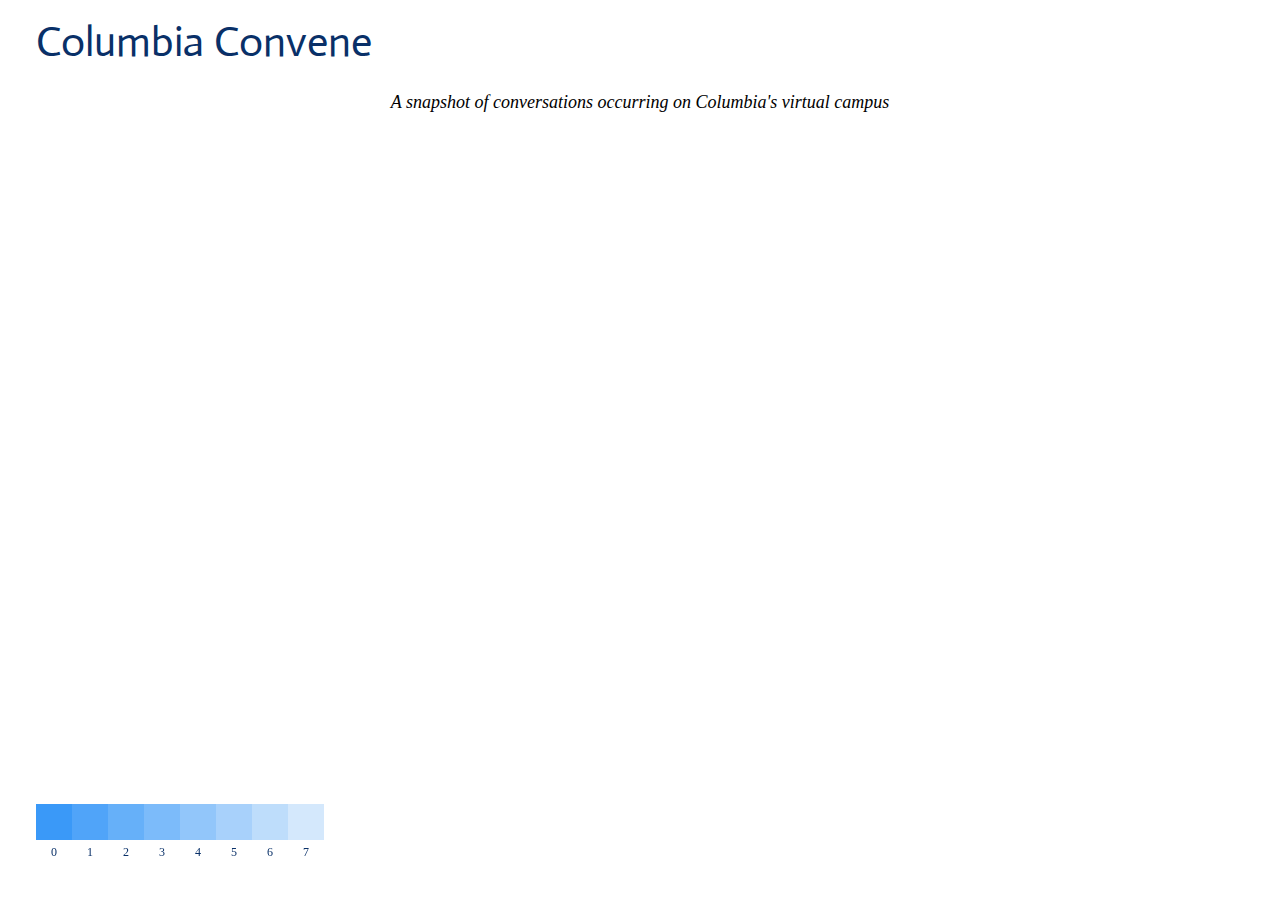
==== index.html @ 559e4791 "Re-organize file structure" ====
<html>
  <head>
    <title>Columbia Convene</title>
    <link rel="stylesheet" href="assets/css/bubble.css">
  </head>
  <body>
    <div class="container">
      <div class="header">
        <span class="title">Columbia Convene</span>
      </div>
      <div class="tagline">
        A snapshot of conversations occurring on Columbia's virtual campus
      </div>
      <div id="vis"></div>
      <div class="footer">
        <div class="key">
        </div>
      </div>
    </div>
    <script src="https://code.jquery.com/jquery-3.5.1.min.js"></script>
    <script src="https://d3js.org/d3.v4.min.js"></script>
    <script src="assets/js/bubble.js"></script>
    <script src="assets/js/key.js"></script>
  </body>
</html>
---- assets/css/bubble.css ----
@import url('https://fonts.googleapis.com/css2?family=Actor&display=swap');

html {
    font-size: 12px;
    font-family: Roboto;
}

body {
    width: 100%;
    height: 100%;
    margin: 0px;
    padding: 0px;
}

.header {
    width: 100%;
    padding: 0rem 3rem;
    color: #093068;
    font-family: 'Actor';
}

.title {
    font-size: 3.5rem;
    line-height: 7rem;
}

.tagline {
    font-size: 1.5rem;
    font-style: italic;
    line-height: 3rem;
    width: 100%;
    text-align: center;
}

.bubbleTitle {
    fill: white;
    font-size: 1.5rem;
    font-family: Roboto;
    text-anchor: middle;
    alignment-baseline: middle;
}

#vis {
    width: 700px;
    height: 700px;
    margin-left: auto;
    margin-right: auto;
}

.footer {
    width: 100%;
    padding: 3rem 3rem;
    color: #093068;
}

.key {
    position: fixed;
    left: 3rem;
    bottom: 3rem;
}

.key-element {
    float: left;
    width: 3rem;
}

.key-color {
    width: 2rem;
    height: 2rem;
    padding: 0.5rem;
}

.key-number {
    width: 100%;
    text-align: center;
    height: 2rem;
    line-height: 2rem;
    font-size: 1rem;
}
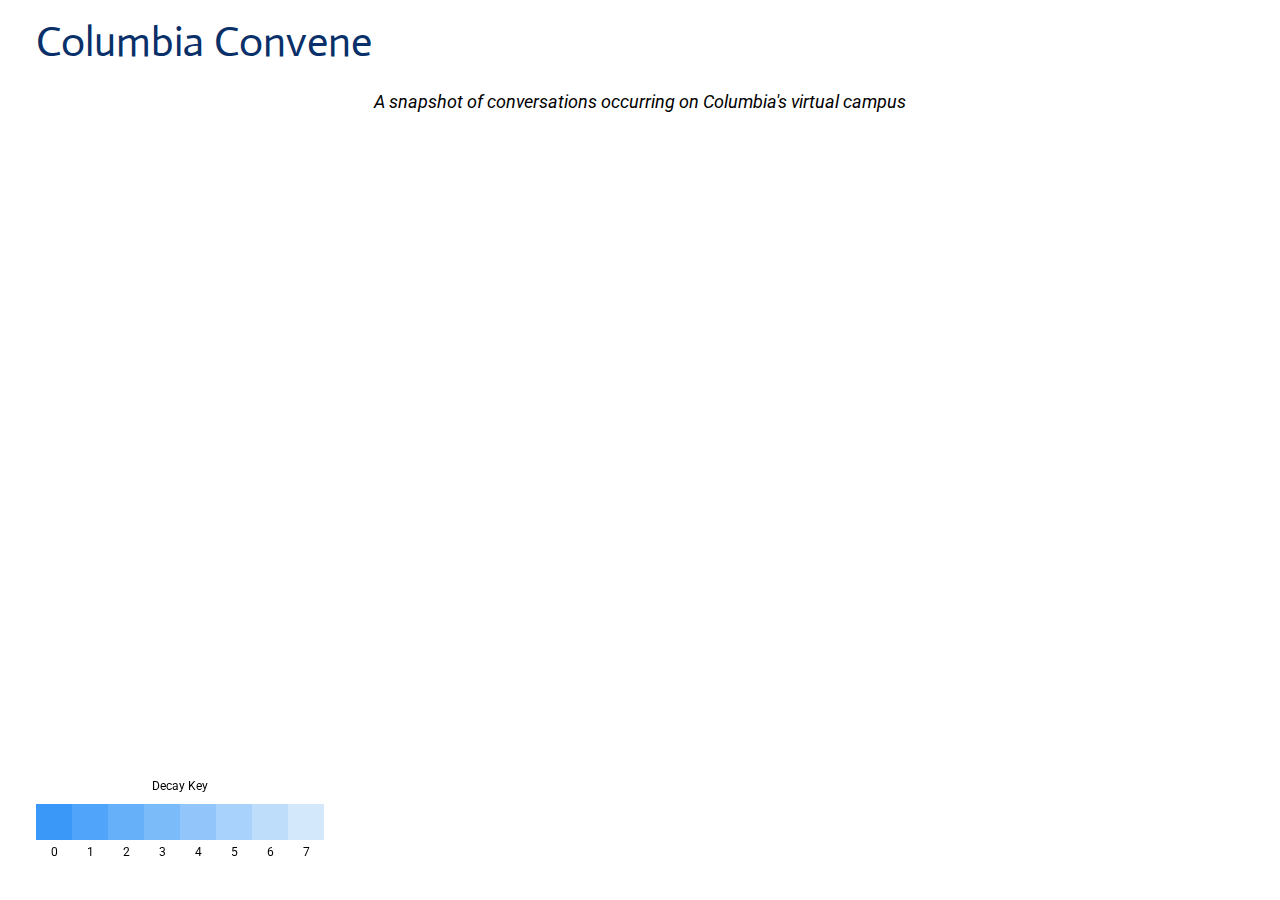
==== commit 8d1741f1: "Make bubbles page responsive, add bounding box, add decay key" ====
--- a/index.html
+++ b/index.html
@@ -1,6 +1,7 @@
 <html>
   <head>
     <title>Columbia Convene</title>
+    <meta name="viewport" content="width=device-width, initial-scale=1.0">
     <link rel="stylesheet" href="assets/css/bubble.css">
   </head>
   <body>
@@ -12,9 +13,8 @@
         A snapshot of conversations occurring on Columbia's virtual campus
       </div>
       <div id="vis"></div>
-      <div class="footer">
-        <div class="key">
-        </div>
+      <div class="key">
+        <div class="key-label">Decay Key</div>
       </div>
     </div>
     <script src="https://code.jquery.com/jquery-3.5.1.min.js"></script>
--- a/assets/css/bubble.css
+++ b/assets/css/bubble.css
@@ -1,15 +1,22 @@
 @import url('https://fonts.googleapis.com/css2?family=Actor&display=swap');
+@import url('https://fonts.googleapis.com/css2?family=Roboto:ital,wght@0,400;0,700;1,400;1,700&display=swap');
 
 html {
     font-size: 12px;
     font-family: Roboto;
 }
 
-body {
+body, .container {
     width: 100%;
     height: 100%;
     margin: 0px;
     padding: 0px;
+}
+
+.container {
+    display: flex;
+    flex-flow: column;
+    overflow: hidden;
 }
 
 .header {
@@ -41,22 +48,23 @@
 }
 
 #vis {
-    width: 700px;
-    height: 700px;
+    width:  min(700px, 100%);
     margin-left: auto;
     margin-right: auto;
-}
-
-.footer {
-    width: 100%;
-    padding: 3rem 3rem;
-    color: #093068;
+    flex-grow : 1;
 }
 
 .key {
     position: fixed;
     left: 3rem;
     bottom: 3rem;
+}
+
+.key-label {
+    height: 3rem;
+    font-size: 1rem;
+    line-height: 3rem;
+    text-align: center;
 }
 
 .key-element {
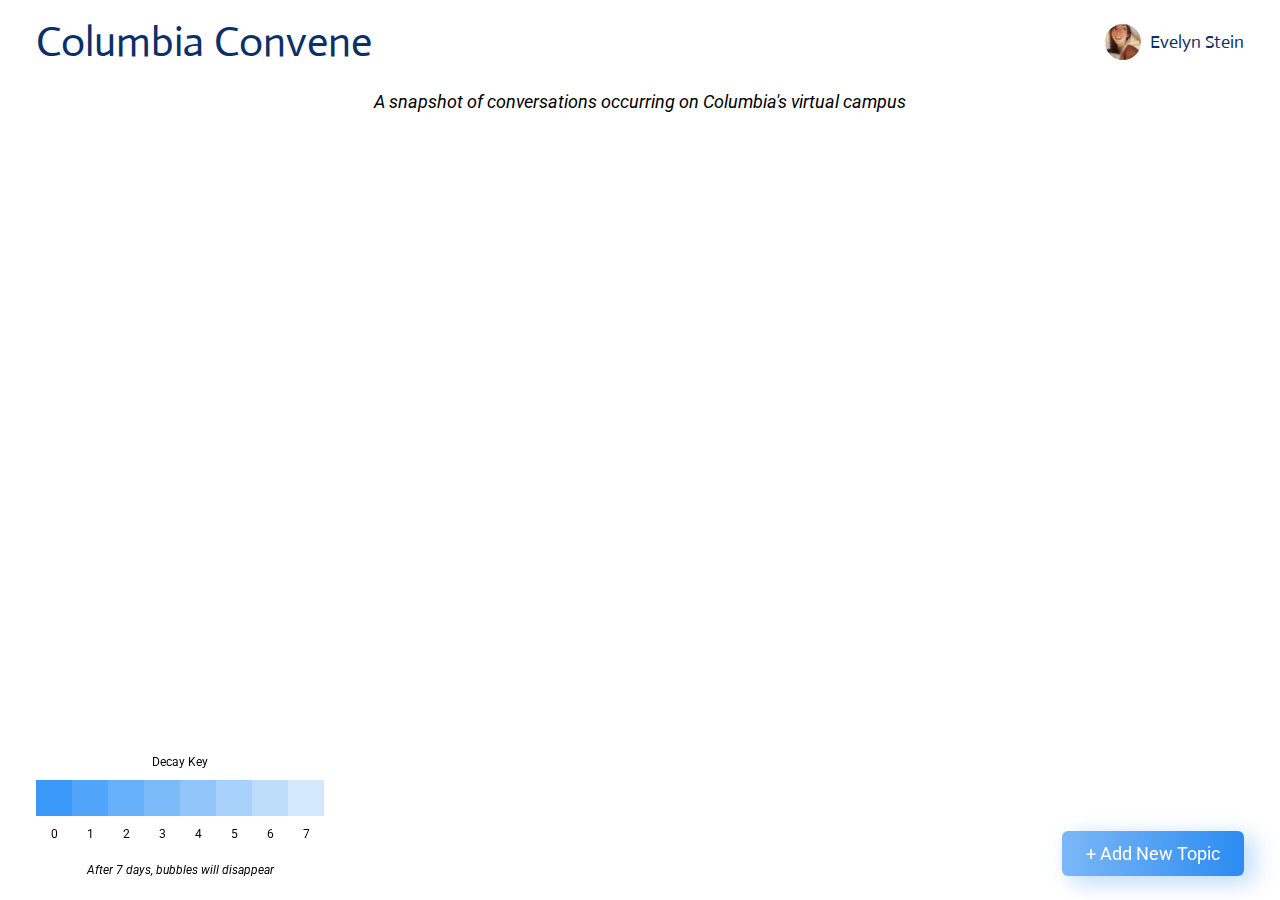
==== commit 17cf69e0: "Implement add topic button, add top-left name & profile" ====
--- a/index.html
+++ b/index.html
@@ -7,7 +7,11 @@
   <body>
     <div class="container">
       <div class="header">
-        <span class="title">Columbia Convene</span>
+        <a class="title" href="/">Columbia Convene</a>
+        <div class="profile">
+          <img class="profile-img" src="assets/img/profile_05.png"/>
+          <span class="profile-name">Evelyn Stein</span>
+        </div>
       </div>
       <div class="tagline">
         A snapshot of conversations occurring on Columbia's virtual campus
@@ -15,7 +19,10 @@
       <div id="vis"></div>
       <div class="key">
         <div class="key-label">Decay Key</div>
+        <div class="key-content"></div>
+        <div class="key-info">After 7 days, bubbles will disappear</div>
       </div>
+      <button class="add-topic">+ Add New Topic</button>
     </div>
     <script src="https://code.jquery.com/jquery-3.5.1.min.js"></script>
     <script src="https://d3js.org/d3.v4.min.js"></script>
--- a/assets/css/bubble.css
+++ b/assets/css/bubble.css
@@ -1,5 +1,9 @@
 @import url('https://fonts.googleapis.com/css2?family=Actor&display=swap');
 @import url('https://fonts.googleapis.com/css2?family=Roboto:ital,wght@0,400;0,700;1,400;1,700&display=swap');
+
+* {
+    box-sizing: border-box;
+}
 
 html {
     font-size: 12px;
@@ -29,6 +33,28 @@
 .title {
     font-size: 3.5rem;
     line-height: 7rem;
+    color: inherit;
+    text-decoration: none;
+}
+
+.profile {
+    float: right;
+    margin: 2rem 0rem;
+}
+
+.profile-name {
+    margin-left: 0.5rem;
+    font-size: 1.5rem;
+    line-height: 3rem;
+    vertical-align: middle;
+}
+
+.profile-img {
+    width: 3rem;
+    height: 3rem;
+    border-radius: 1.5rem;
+    object-fit: cover;
+    vertical-align: middle;
 }
 
 .tagline {
@@ -39,8 +65,11 @@
     text-align: center;
 }
 
+.bubble {
+    cursor: pointer;
+}
+
 .bubbleTitle {
-    fill: white;
     font-size: 1.5rem;
     font-family: Roboto;
     text-anchor: middle;
@@ -57,31 +86,57 @@
 .key {
     position: fixed;
     left: 3rem;
-    bottom: 3rem;
+    bottom: 1rem;
 }
 
-.key-label {
+.key-label, .key-info {
     height: 3rem;
     font-size: 1rem;
     line-height: 3rem;
     text-align: center;
 }
 
+.key-info {
+    font-style: italic;
+}
+
+.key-content {
+    height: 6rem;
+}
+
 .key-element {
     float: left;
     width: 3rem;
+    height: 6rem;
 }
 
 .key-color {
-    width: 2rem;
-    height: 2rem;
-    padding: 0.5rem;
+    width: 3rem;
+    height: 3rem;
+    /* padding: 0.5rem; */
 }
 
 .key-number {
     width: 100%;
     text-align: center;
-    height: 2rem;
-    line-height: 2rem;
+    height: 3rem;
+    line-height: 3rem;
     font-size: 1rem;
+}
+
+.add-topic {
+    font-size: 1.5rem;
+    font-family: inherit;
+    border: 0;
+    cursor: pointer;
+
+    color: white;
+    background: linear-gradient(92.68deg, #7CB8F7 0%, #2A8BF2 100%);
+    box-shadow: 0.5rem 0.5rem 2rem rgba(42, 139, 242, 0.15), 0.5rem 0.5rem 2rem rgba(42, 139, 242, 0.05), 1rem 0.5rem 2rem rgba(42, 139, 242, 0.15);
+    border-radius: 0.5rem;
+
+    position: fixed;
+    right: 3rem;
+    bottom: 2rem;
+    padding: 1rem 2rem;
 }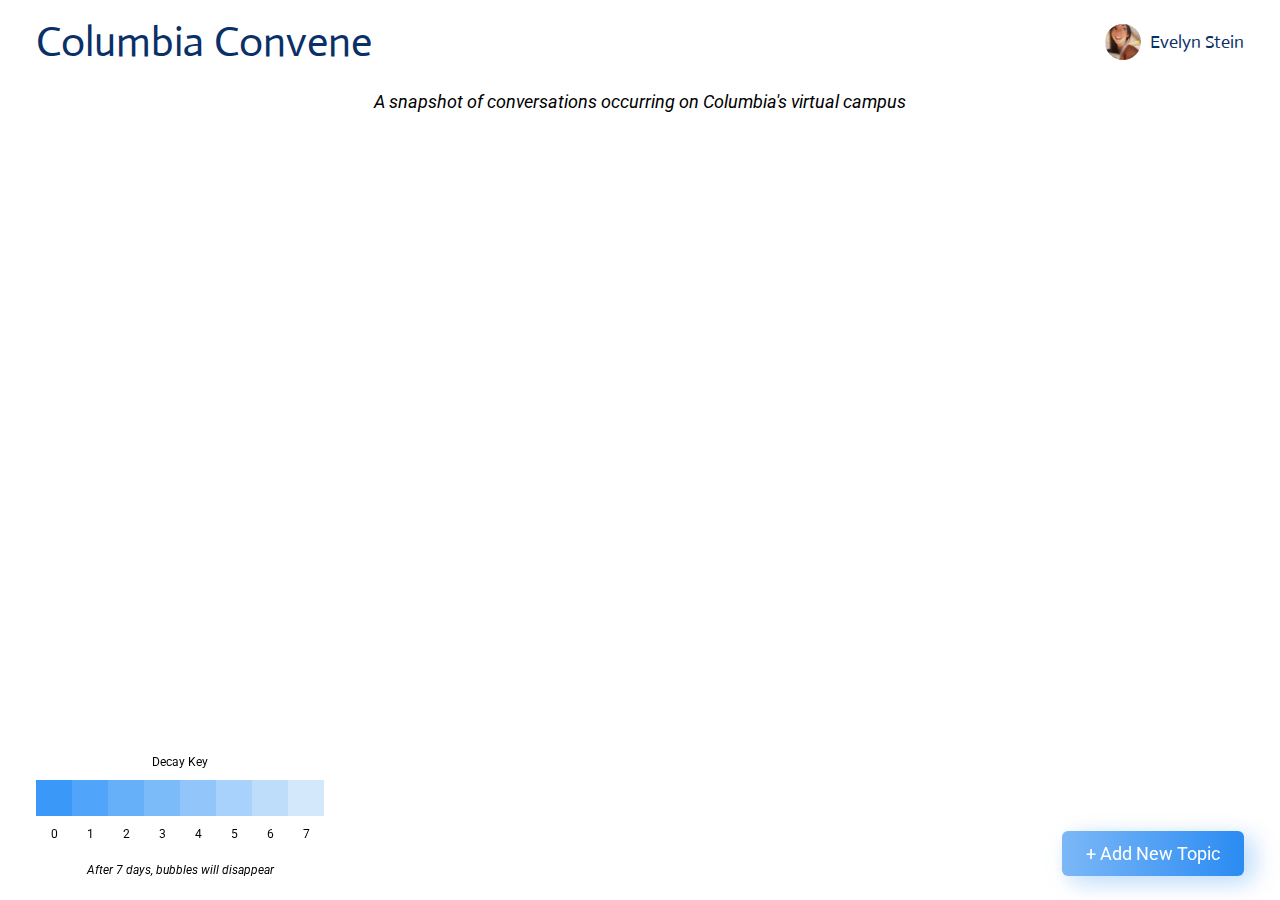
==== commit b778a24e: "Implement 'add topic' modal" ====
--- a/index.html
+++ b/index.html
@@ -3,6 +3,7 @@
     <title>Columbia Convene</title>
     <meta name="viewport" content="width=device-width, initial-scale=1.0">
     <link rel="stylesheet" href="assets/css/bubble.css">
+    <link rel="stylesheet" href="assets/css/modal.css">
   </head>
   <body>
     <div class="container">
@@ -22,11 +23,29 @@
         <div class="key-content"></div>
         <div class="key-info">After 7 days, bubbles will disappear</div>
       </div>
-      <button class="add-topic">+ Add New Topic</button>
+      <button class="add-topic lg-button">+ Add New Topic</button>
+    </div>
+    <div class="modal-container">
+      <div class="modal-content">
+        <div class="modal-title">Start a new conversation!</div>
+        <div class="modal-input">
+          <div class="modal-row">
+            <div>Name of Topic:</div>
+            <input class="modal-text" type="text"/>
+          </div>
+          <div class="modal-row">
+            <div>Add a Prompt:</div>
+            <input class="modal-text" type="text"/>
+          </div>
+          <input class="modal-button lg-button" type="button" value="Add Topic">
+        </div>
+        <img class="close-img" src="assets/img/close.svg" />
+      </div>
     </div>
     <script src="https://code.jquery.com/jquery-3.5.1.min.js"></script>
     <script src="https://d3js.org/d3.v4.min.js"></script>
     <script src="assets/js/bubble.js"></script>
     <script src="assets/js/key.js"></script>
+    <script src="assets/js/modal.js"></script>
   </body>
 </html>--- a/assets/css/bubble.css
+++ b/assets/css/bubble.css
@@ -124,7 +124,7 @@
     font-size: 1rem;
 }
 
-.add-topic {
+.lg-button {
     font-size: 1.5rem;
     font-family: inherit;
     border: 0;
@@ -134,9 +134,11 @@
     background: linear-gradient(92.68deg, #7CB8F7 0%, #2A8BF2 100%);
     box-shadow: 0.5rem 0.5rem 2rem rgba(42, 139, 242, 0.15), 0.5rem 0.5rem 2rem rgba(42, 139, 242, 0.05), 1rem 0.5rem 2rem rgba(42, 139, 242, 0.15);
     border-radius: 0.5rem;
+    padding: 1rem 2rem;
+}
 
+.add-topic {
     position: fixed;
     right: 3rem;
     bottom: 2rem;
-    padding: 1rem 2rem;
 }--- a/assets/css/modal.css
+++ b/assets/css/modal.css
@@ -0,0 +1,66 @@
+.modal-container {
+    display: none;
+    position: fixed;
+    top: 0px;
+    left: 0px;
+    bottom: 0px;
+    right: 0px;
+    background-color: rgba(0, 0, 0, 0.25);    
+}
+
+.modal-content {
+    position: absolute;
+    top: 50%;
+    left: 50%;
+    transform: translate(-50%, -50%);
+    width: 50rem;
+    /* height: 30rem; */
+    background-color: white;
+    border-radius: 2rem;
+}
+
+.modal-title {
+    font-size: 3rem;
+    color: #2A8BF2;
+    width: 100%;
+    text-align: center;
+    padding: 3rem 0rem 2rem 0rem;
+}
+
+.modal-row {
+    display: grid;
+    width: 100%;
+    grid-template-columns: 25% 75%;
+    padding: 1rem 3rem;
+    font-size: 1.5rem;
+}
+
+.modal-row > div {
+    line-height: 3rem;
+    color: #636363;
+    font-weight: bold;
+}
+
+.modal-text {
+    line-height: 3rem;
+    background-color: #F0F0F0;
+    border: 0;
+    border-radius: 0.5rem;
+    padding: 0 1rem;
+}
+
+.modal-button {
+    margin: 2rem auto;
+    display: block;
+    font-size: 2rem;
+    padding: 1.5rem 12rem;
+}
+
+.close-img {
+    position: fixed;
+    width: 1.5rem;
+    height: 1.5rem;
+    top: 2rem;
+    right: 2rem;
+    cursor: pointer;
+}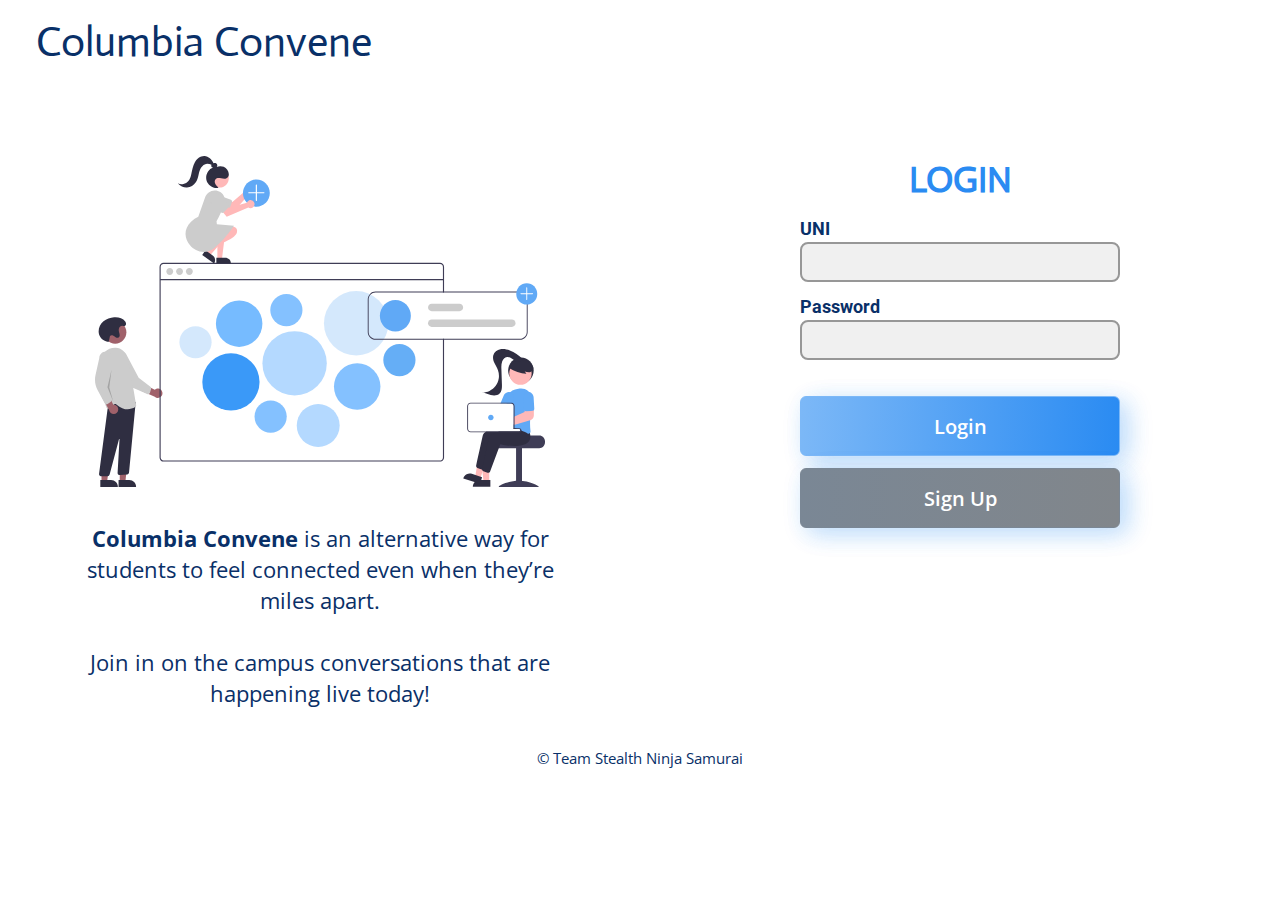
==== commit d540f7c0: "Make home page into index.html" ====
--- a/index.html
+++ b/index.html
@@ -1,51 +1,39 @@
-<html>
-  <head>
+<html lang="en">
+<head>
+    <meta charset="UTF-8">
     <title>Columbia Convene</title>
-    <meta name="viewport" content="width=device-width, initial-scale=1.0">
-    <link rel="stylesheet" href="assets/css/bubble.css">
-    <link rel="stylesheet" href="assets/css/modal.css">
-  </head>
-  <body>
-    <div class="container">
-      <div class="header">
-        <a class="title" href="/">Columbia Convene</a>
-        <div class="profile">
-          <img class="profile-img" src="assets/img/profile_05.png"/>
-          <span class="profile-name">Evelyn Stein</span>
+    <link href="assets/css/index.css" type="text/css" rel="stylesheet">
+    <link rel="preconnect" href="https://fonts.gstatic.com">
+    <link href="https://fonts.googleapis.com/css2?family=Actor&family=Open+Sans:wght@300&family=Open+Sans:wght@700&family=Roboto&display=swap" rel="stylesheet">
+</head>
+<body>
+    <div class="header">
+        <a href="/">Columbia Convene</a>
+    </div>
+    <div class="grid-container">
+        <div class="graphic">
+            <img src="assets/img/graphic.svg" alt="graphic" width="450" height="331.24">
+            <div class="desc">
+                <div>
+                <span>Columbia Convene</span> is an alternative way for students to feel connected even when they’re miles apart.
+                <br />
+                <br />
+                Join in on the campus conversations that are happening live today!
+                </div>
+            </div>
         </div>
-      </div>
-      <div class="tagline">
-        A snapshot of conversations occurring on Columbia's virtual campus
-      </div>
-      <div id="vis"></div>
-      <div class="key">
-        <div class="key-label">Decay Key</div>
-        <div class="key-content"></div>
-        <div class="key-info">After 7 days, bubbles will disappear</div>
-      </div>
-      <button class="add-topic lg-button">+ Add New Topic</button>
+        <div class="login-column">
+            <div class="login_title">LOGIN</div>
+            <div class="uni_title">UNI</div>
+            <input type="text" class="uni_input"/>
+            <div class="pass_title">Password</div>
+            <input type="password" class="pass_input"/>
+            <button class="login" onclick='window.location.href = "/bubbles.html"''>Login</button>
+            <button class="sign_up">Sign Up</button>
+        </div>
     </div>
-    <div class="modal-container">
-      <div class="modal-content">
-        <div class="modal-title">Start a new conversation!</div>
-        <div class="modal-input">
-          <div class="modal-row">
-            <div>Name of Topic:</div>
-            <input class="modal-text" type="text"/>
-          </div>
-          <div class="modal-row">
-            <div>Add a Prompt:</div>
-            <input class="modal-text" type="text"/>
-          </div>
-          <input class="modal-button lg-button" type="button" value="Add Topic">
-        </div>
-        <img class="close-img" src="assets/img/close.svg" />
-      </div>
+    <div class="footer">
+        <span>&#169 Team Stealth Ninja Samurai</span>
     </div>
-    <script src="https://code.jquery.com/jquery-3.5.1.min.js"></script>
-    <script src="https://d3js.org/d3.v4.min.js"></script>
-    <script src="assets/js/bubble.js"></script>
-    <script src="assets/js/key.js"></script>
-    <script src="assets/js/modal.js"></script>
-  </body>
+</body>
 </html>--- a/assets/css/index.css
+++ b/assets/css/index.css
@@ -0,0 +1,181 @@
+html {
+  font-size: 12px;
+}
+
+body {
+  margin: 0;
+  overflow: hidden;
+}
+
+.header {
+  width: 100%;
+  padding: 0rem 3rem;
+  color: #093068;
+  font-family: 'Actor';
+}
+
+.header > a {
+  font-size: 3.5rem;
+  line-height: 7rem;
+  color: inherit;
+  text-decoration: none;
+}
+
+.grid-container {
+  display: grid;
+  grid-template-columns: 50% 50%;
+}
+
+.graphic {
+  padding: 3rem;
+}
+
+.graphic > img {
+  display: block;
+  margin: 3rem auto;
+}
+
+.desc {
+  padding: 0px 4rem;
+  font-family: 'Open Sans';
+  font-style: normal;
+  font-weight: normal;
+  font-size: 22px;
+  line-height: 31px;
+  display: flex;
+  align-items: center;
+  text-align: center;
+  color: #093068;
+}
+
+.desc span {
+  font-weight: bold;
+}
+
+.login-column {
+  margin: 6rem auto;
+  width: min(50%, 32rem);
+}
+
+.login_title {
+  width: 100%;
+  height: 4rem;
+  font-family: 'Actor';
+  font-style: normal;
+  font-weight: bold;
+  font-size: 3rem;
+  line-height: 4rem;
+  /* align-items: center; */
+  text-align: center;
+  color: #2A8BF2;
+}
+
+.uni_title {
+  /* width: 61px; */
+  height: 26px;
+  font-family: Roboto;
+  font-style: normal;
+  font-weight: bold;
+  font-size: 18px;
+  line-height: 26px;
+  /* align-items: center; */
+  /* text-align: left; */
+  /* letter-spacing: 0.01em; */
+  /* text-transform: capitalize; */
+  color: #093068;
+  margin-top: 1rem;
+}
+
+.uni_input {
+  width: 100%;
+  height: 40px;
+  background: #F0F0F0;
+  border: 2px solid #979797;
+  box-sizing: border-box;
+  border-radius: 8px;
+  /* margin-top: 0.5rem; */
+}
+
+.pass_title {
+  /* width: 100%; */
+  height: 26px;
+  font-family: Roboto;
+  font-style: normal;
+  font-weight: bold;
+  font-size: 18px;
+  line-height: 26px;
+  /* align-items: center; */
+  /* text-align: center; */
+  /* letter-spacing: 0.01em; */
+  /* text-transform: capitalize; */
+  color: #093068;
+  margin-top: 1rem;
+}
+
+.pass_input {
+  width: 100%;
+  height: 40px;
+  background: #F0F0F0;
+  border: 2px solid #979797;
+  box-sizing: border-box;
+  border-radius: 8px;
+}
+
+.login {
+  width: 100%;
+  height: 60px;
+  background: linear-gradient(92.68deg, #7CB8F7 0%, #2A8BF2 100%);
+  box-shadow: 6px 6px 25px rgba(42, 139, 242, 0.15), 4px 4px 25px rgba(42, 139, 242, 0.05), 10px 6px 25px rgba(42, 139, 242, 0.15);
+  border-radius: 6px;
+  border: 1px solid #7CB8F7;
+  font-family: 'Open Sans';
+  font-style: normal;
+  font-weight: 600;
+  font-size: 20px;
+  line-height: 27px;
+  align-items: center;
+  text-align: center;
+  text-transform: capitalize;
+  color: #FFFFFF;
+  cursor: pointer;
+  display: block;
+  margin-top: 3rem;
+}
+
+.sign_up {
+  width: 100%;
+  height: 60px;
+  background: linear-gradient(92.68deg, #7A8795 0%, #81868B 100%);
+  box-shadow: 6px 6px 25px rgba(42, 139, 242, 0.15), 4px 4px 25px rgba(42, 139, 242, 0.05), 10px 6px 25px rgba(42, 139, 242, 0.15);
+  border-radius: 6px;
+  border: 1px solid #7A8795;
+  font-family: 'Open Sans';
+  font-style: normal;
+  font-weight: 600;
+  font-size: 20px;
+  line-height: 27px;
+  /* align-items: center; */
+  text-align: center;
+  /* text-transform: capitalize; */
+  color: #FFFFFF;
+  cursor: pointer;
+  margin-top: 1rem;
+}
+
+.footer {
+  width: 100%;
+  height: 35px;
+  font-family: 'Open Sans';
+  font-style: normal;
+  font-weight: normal;
+  font-size: 15px;
+  line-height: 27px;
+  display: flex;
+  /* align-items: center; */
+  text-align: center;
+  color: #093068;
+}
+
+.footer > span {
+  margin: 0 auto;
+}